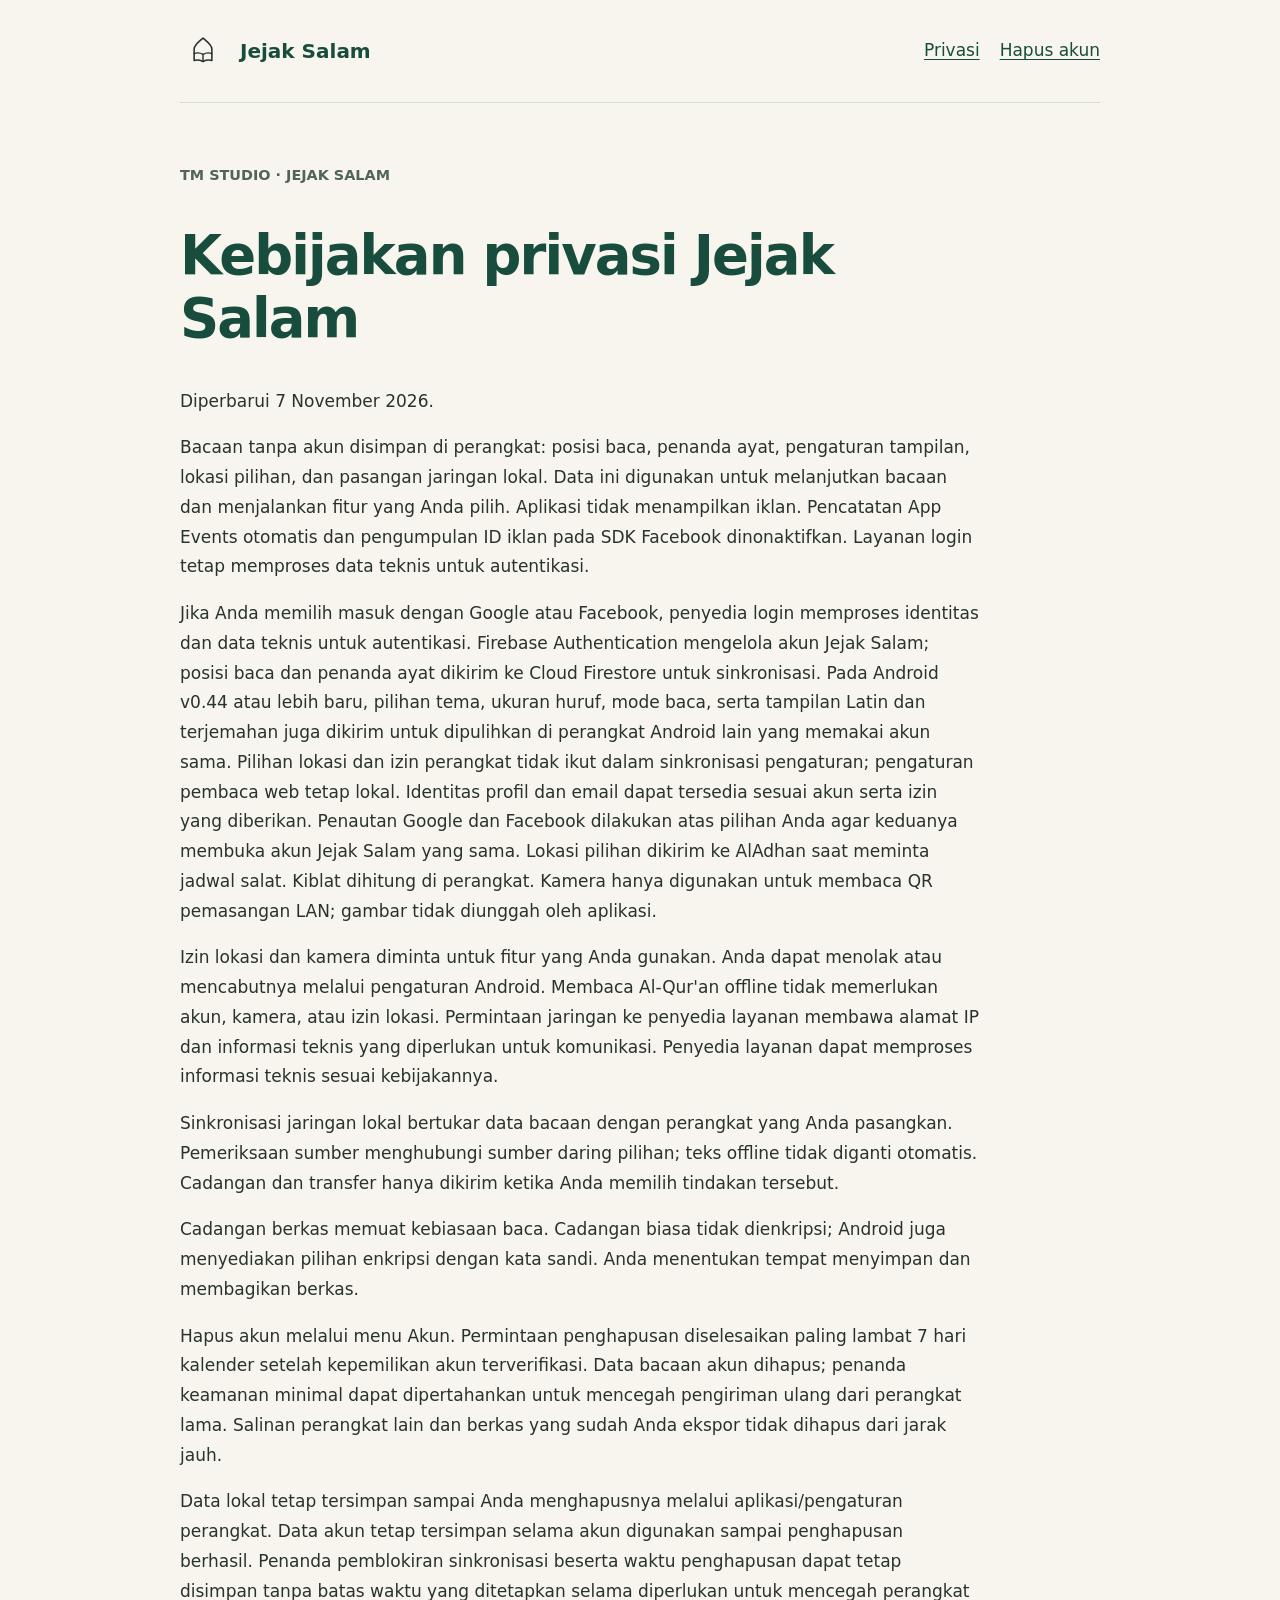
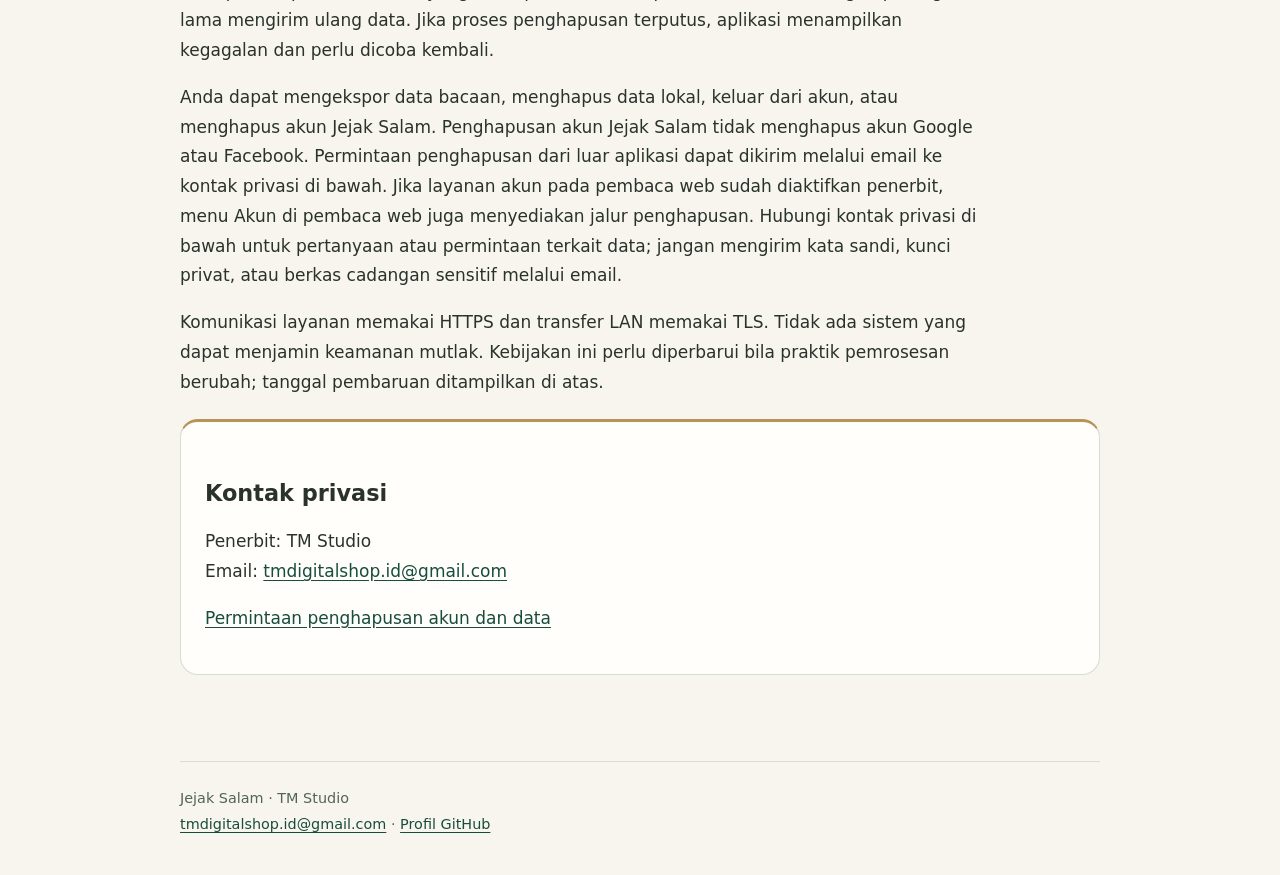
==== privacy-policy.html @ 9301f10c "Publish Jejak Salam support and privacy pages" ====
<!doctype html><html lang="id"><head><meta charset="utf-8"><meta name="viewport" content="width=device-width,initial-scale=1"><title>Kebijakan privasi · Jejak Salam</title><link rel="icon" href="icon.svg" type="image/svg+xml"><link rel="stylesheet" href="styles.css"></head><body><a class="skip" href="#isi">Langsung ke isi</a><header><a href="index.html"><img src="icon.svg" alt=""><span>Jejak Salam</span></a><nav aria-label="Halaman dukungan"><a href="privacy-policy.html">Privasi</a><a href="account-deletion.html">Hapus akun</a></nav></header><main id="isi"><p class="eyebrow">TM STUDIO · JEJAK SALAM</p><h1>Kebijakan privasi Jejak Salam</h1><p>Diperbarui 7 November 2026.</p><p>Bacaan tanpa akun disimpan di perangkat: posisi baca, penanda ayat, pengaturan tampilan, lokasi pilihan, dan pasangan jaringan lokal. Data ini digunakan untuk melanjutkan bacaan dan menjalankan fitur yang Anda pilih. Aplikasi tidak menampilkan iklan. Pencatatan App Events otomatis dan pengumpulan ID iklan pada SDK Facebook dinonaktifkan. Layanan login tetap memproses data teknis untuk autentikasi.</p><p>Jika Anda memilih masuk dengan Google atau Facebook, penyedia login memproses identitas dan data teknis untuk autentikasi. Firebase Authentication mengelola akun Jejak Salam; posisi baca dan penanda ayat dikirim ke Cloud Firestore untuk sinkronisasi. Pada Android v0.44 atau lebih baru, pilihan tema, ukuran huruf, mode baca, serta tampilan Latin dan terjemahan juga dikirim untuk dipulihkan di perangkat Android lain yang memakai akun sama. Pilihan lokasi dan izin perangkat tidak ikut dalam sinkronisasi pengaturan; pengaturan pembaca web tetap lokal. Identitas profil dan email dapat tersedia sesuai akun serta izin yang diberikan. Penautan Google dan Facebook dilakukan atas pilihan Anda agar keduanya membuka akun Jejak Salam yang sama. Lokasi pilihan dikirim ke AlAdhan saat meminta jadwal salat. Kiblat dihitung di perangkat. Kamera hanya digunakan untuk membaca QR pemasangan LAN; gambar tidak diunggah oleh aplikasi.</p><p>Izin lokasi dan kamera diminta untuk fitur yang Anda gunakan. Anda dapat menolak atau mencabutnya melalui pengaturan Android. Membaca Al-Qur&#x27;an offline tidak memerlukan akun, kamera, atau izin lokasi. Permintaan jaringan ke penyedia layanan membawa alamat IP dan informasi teknis yang diperlukan untuk komunikasi. Penyedia layanan dapat memproses informasi teknis sesuai kebijakannya.</p><p>Sinkronisasi jaringan lokal bertukar data bacaan dengan perangkat yang Anda pasangkan. Pemeriksaan sumber menghubungi sumber daring pilihan; teks offline tidak diganti otomatis. Cadangan dan transfer hanya dikirim ketika Anda memilih tindakan tersebut.</p><p>Cadangan berkas memuat kebiasaan baca. Cadangan biasa tidak dienkripsi; Android juga menyediakan pilihan enkripsi dengan kata sandi. Anda menentukan tempat menyimpan dan membagikan berkas.</p><p>Hapus akun melalui menu Akun. Permintaan penghapusan diselesaikan paling lambat 7 hari kalender setelah kepemilikan akun terverifikasi. Data bacaan akun dihapus; penanda keamanan minimal dapat dipertahankan untuk mencegah pengiriman ulang dari perangkat lama. Salinan perangkat lain dan berkas yang sudah Anda ekspor tidak dihapus dari jarak jauh.</p><p>Data lokal tetap tersimpan sampai Anda menghapusnya melalui aplikasi/pengaturan perangkat. Data akun tetap tersimpan selama akun digunakan sampai penghapusan berhasil. Penanda pemblokiran sinkronisasi beserta waktu penghapusan dapat tetap disimpan tanpa batas waktu yang ditetapkan selama diperlukan untuk mencegah perangkat lama mengirim ulang data. Jika proses penghapusan terputus, aplikasi menampilkan kegagalan dan perlu dicoba kembali.</p><p>Anda dapat mengekspor data bacaan, menghapus data lokal, keluar dari akun, atau menghapus akun Jejak Salam. Penghapusan akun Jejak Salam tidak menghapus akun Google atau Facebook. Permintaan penghapusan dari luar aplikasi dapat dikirim melalui email ke kontak privasi di bawah. Jika layanan akun pada pembaca web sudah diaktifkan penerbit, menu Akun di pembaca web juga menyediakan jalur penghapusan. Hubungi kontak privasi di bawah untuk pertanyaan atau permintaan terkait data; jangan mengirim kata sandi, kunci privat, atau berkas cadangan sensitif melalui email.</p><p>Komunikasi layanan memakai HTTPS dan transfer LAN memakai TLS. Tidak ada sistem yang dapat menjamin keamanan mutlak. Kebijakan ini perlu diperbarui bila praktik pemrosesan berubah; tanggal pembaruan ditampilkan di atas.</p><section class="card"><h2>Kontak privasi</h2><p>Penerbit: TM Studio<br>Email: <a href="mailto:tmdigitalshop.id@gmail.com">tmdigitalshop.id@gmail.com</a></p><p><a href="account-deletion.html">Permintaan penghapusan akun dan data</a></p></section></main><footer>Jejak Salam · TM Studio<br><a href="mailto:tmdigitalshop.id@gmail.com">tmdigitalshop.id@gmail.com</a> · <a href="https://github.com/thamaago">Profil GitHub</a></footer></body></html>
---- styles.css ----
*{box-sizing:border-box}body{margin:0;background:#f7f5ee;color:#29332c;font:17px/1.75 system-ui,-apple-system,"Segoe UI",sans-serif}a{color:#184d3d;text-underline-offset:.2em}a:focus-visible{outline:3px solid #826326;outline-offset:4px}header,main,footer{width:min(100% - 40px,920px);margin:auto}header{padding:28px 0;display:flex;align-items:center;justify-content:space-between;gap:20px;flex-wrap:wrap;border-bottom:1px solid #d5ded5}header>a{display:flex;align-items:center;gap:14px;text-decoration:none;font-weight:700;font-size:1.25rem}header img{width:46px;height:46px;border-radius:12px}nav{display:flex;flex-wrap:wrap;gap:20px}main{padding:46px 0 64px;overflow-wrap:anywhere}h1{font-size:clamp(2rem,6vw,3.4rem);line-height:1.15;letter-spacing:-.035em;max-width:820px;color:#184d3d}h2{font-size:1.4rem;line-height:1.35;margin-top:2rem}p,li{max-width:74ch}.eyebrow{color:#526459;font-weight:600;font-size:.9rem}.card{background:#fffefb;border:1px solid #d5ded5;border-top:3px solid #b89357;border-radius:18px;padding:24px;margin:22px 0}.button{display:inline-block;background:#184d3d;color:#fffefb;text-decoration:none;border-radius:10px;padding:12px 20px;font-weight:600;overflow-wrap:anywhere}footer{border-top:1px solid #d5ded5;padding:24px 0 38px;color:#526459;font-size:.9rem;overflow-wrap:anywhere}.skip{position:absolute;left:20px;top:-100px;background:#fffefb;padding:12px;z-index:9}.skip:focus{top:5px}@media(max-width:400px){header,main,footer{width:calc(100% - 32px)}nav{gap:12px;font-size:.9rem}.card{padding:18px}}
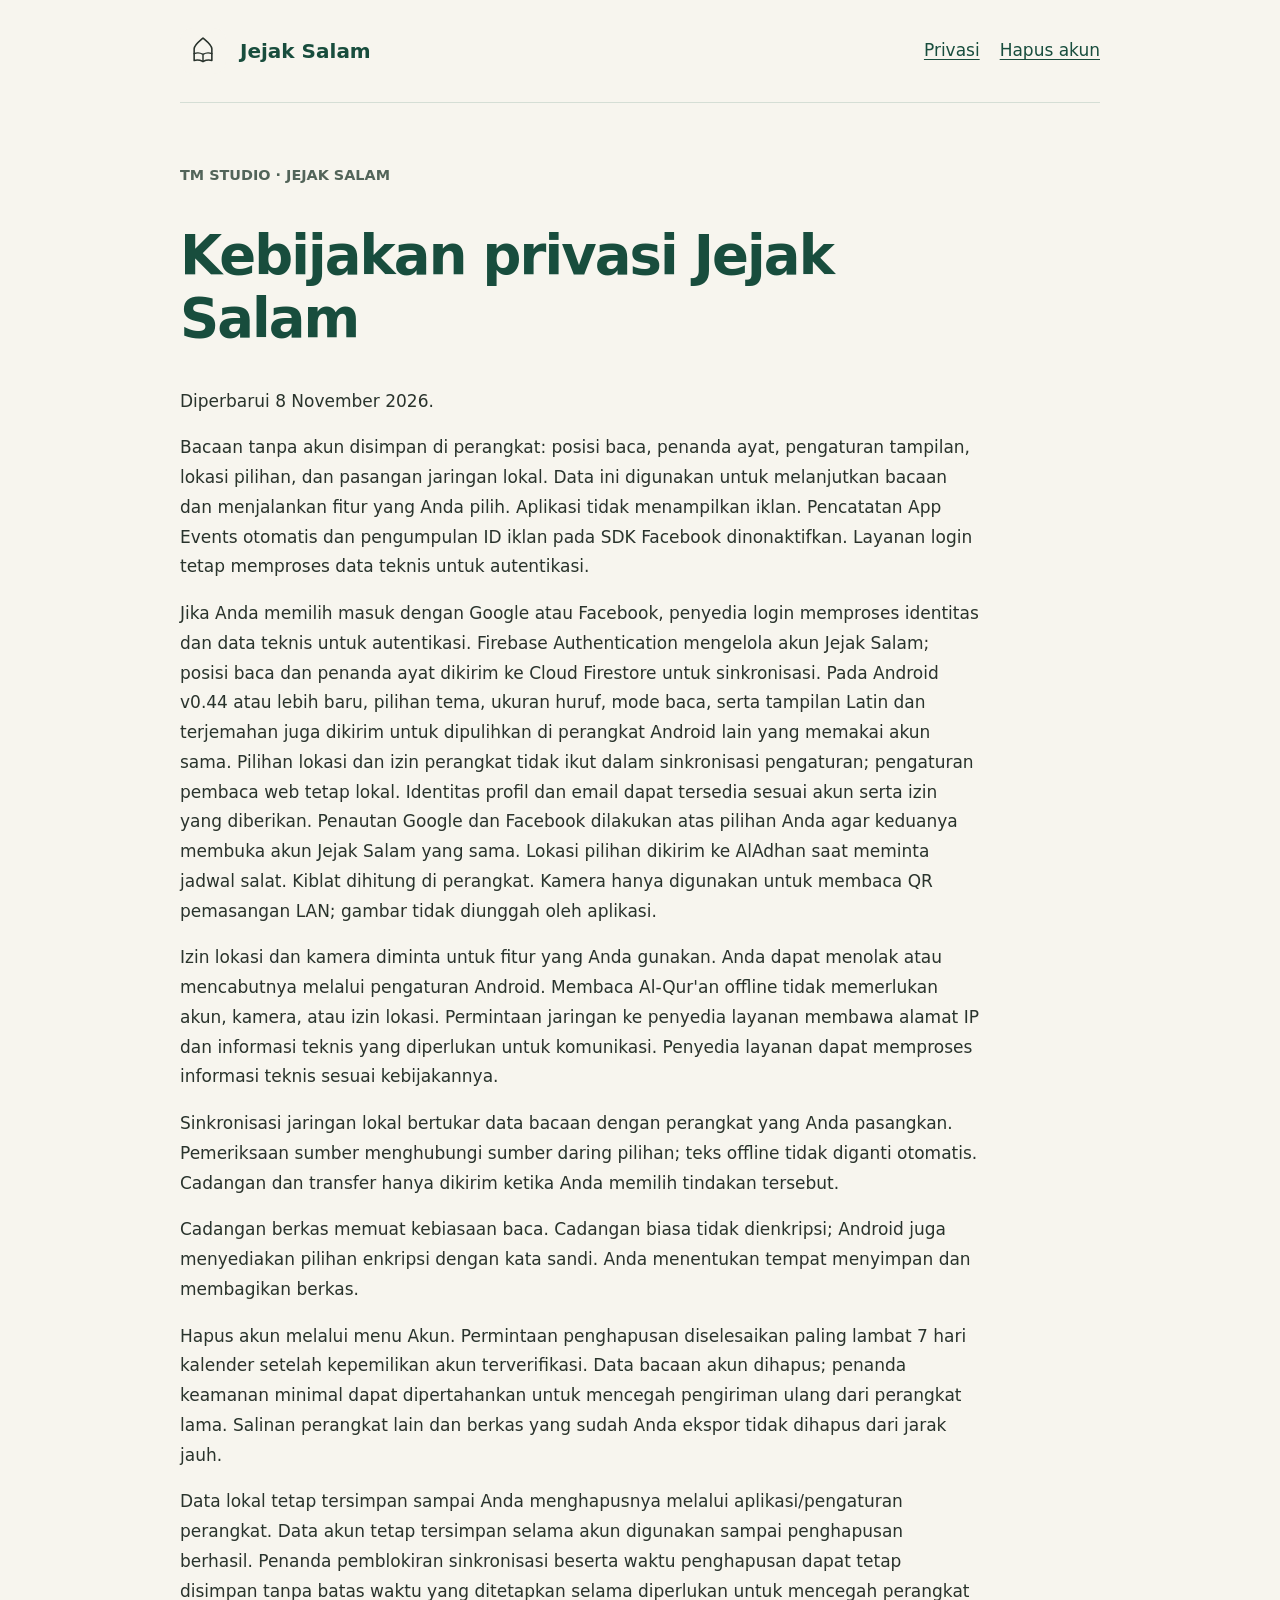
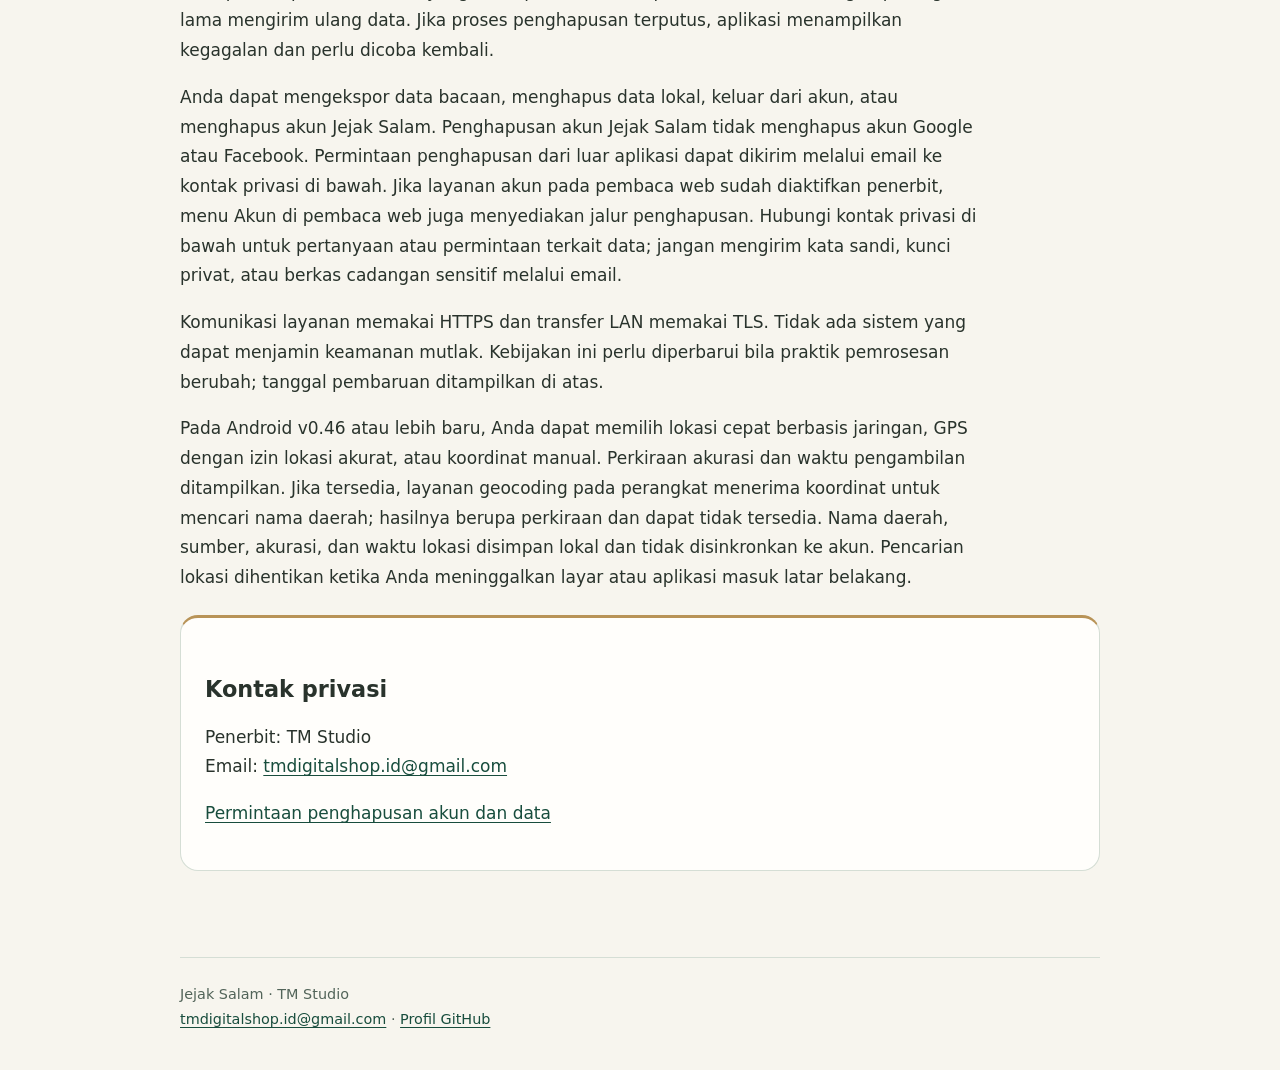
==== commit eaed6950: "Disclose foreground GPS and device geocoding for v0.46" ====
--- a/privacy-policy.html
+++ b/privacy-policy.html
@@ -1 +1 @@
-<!doctype html><html lang="id"><head><meta charset="utf-8"><meta name="viewport" content="width=device-width,initial-scale=1"><title>Kebijakan privasi · Jejak Salam</title><link rel="icon" href="icon.svg" type="image/svg+xml"><link rel="stylesheet" href="styles.css"></head><body><a class="skip" href="#isi">Langsung ke isi</a><header><a href="index.html"><img src="icon.svg" alt=""><span>Jejak Salam</span></a><nav aria-label="Halaman dukungan"><a href="privacy-policy.html">Privasi</a><a href="account-deletion.html">Hapus akun</a></nav></header><main id="isi"><p class="eyebrow">TM STUDIO · JEJAK SALAM</p><h1>Kebijakan privasi Jejak Salam</h1><p>Diperbarui 7 November 2026.</p><p>Bacaan tanpa akun disimpan di perangkat: posisi baca, penanda ayat, pengaturan tampilan, lokasi pilihan, dan pasangan jaringan lokal. Data ini digunakan untuk melanjutkan bacaan dan menjalankan fitur yang Anda pilih. Aplikasi tidak menampilkan iklan. Pencatatan App Events otomatis dan pengumpulan ID iklan pada SDK Facebook dinonaktifkan. Layanan login tetap memproses data teknis untuk autentikasi.</p><p>Jika Anda memilih masuk dengan Google atau Facebook, penyedia login memproses identitas dan data teknis untuk autentikasi. Firebase Authentication mengelola akun Jejak Salam; posisi baca dan penanda ayat dikirim ke Cloud Firestore untuk sinkronisasi. Pada Android v0.44 atau lebih baru, pilihan tema, ukuran huruf, mode baca, serta tampilan Latin dan terjemahan juga dikirim untuk dipulihkan di perangkat Android lain yang memakai akun sama. Pilihan lokasi dan izin perangkat tidak ikut dalam sinkronisasi pengaturan; pengaturan pembaca web tetap lokal. Identitas profil dan email dapat tersedia sesuai akun serta izin yang diberikan. Penautan Google dan Facebook dilakukan atas pilihan Anda agar keduanya membuka akun Jejak Salam yang sama. Lokasi pilihan dikirim ke AlAdhan saat meminta jadwal salat. Kiblat dihitung di perangkat. Kamera hanya digunakan untuk membaca QR pemasangan LAN; gambar tidak diunggah oleh aplikasi.</p><p>Izin lokasi dan kamera diminta untuk fitur yang Anda gunakan. Anda dapat menolak atau mencabutnya melalui pengaturan Android. Membaca Al-Qur&#x27;an offline tidak memerlukan akun, kamera, atau izin lokasi. Permintaan jaringan ke penyedia layanan membawa alamat IP dan informasi teknis yang diperlukan untuk komunikasi. Penyedia layanan dapat memproses informasi teknis sesuai kebijakannya.</p><p>Sinkronisasi jaringan lokal bertukar data bacaan dengan perangkat yang Anda pasangkan. Pemeriksaan sumber menghubungi sumber daring pilihan; teks offline tidak diganti otomatis. Cadangan dan transfer hanya dikirim ketika Anda memilih tindakan tersebut.</p><p>Cadangan berkas memuat kebiasaan baca. Cadangan biasa tidak dienkripsi; Android juga menyediakan pilihan enkripsi dengan kata sandi. Anda menentukan tempat menyimpan dan membagikan berkas.</p><p>Hapus akun melalui menu Akun. Permintaan penghapusan diselesaikan paling lambat 7 hari kalender setelah kepemilikan akun terverifikasi. Data bacaan akun dihapus; penanda keamanan minimal dapat dipertahankan untuk mencegah pengiriman ulang dari perangkat lama. Salinan perangkat lain dan berkas yang sudah Anda ekspor tidak dihapus dari jarak jauh.</p><p>Data lokal tetap tersimpan sampai Anda menghapusnya melalui aplikasi/pengaturan perangkat. Data akun tetap tersimpan selama akun digunakan sampai penghapusan berhasil. Penanda pemblokiran sinkronisasi beserta waktu penghapusan dapat tetap disimpan tanpa batas waktu yang ditetapkan selama diperlukan untuk mencegah perangkat lama mengirim ulang data. Jika proses penghapusan terputus, aplikasi menampilkan kegagalan dan perlu dicoba kembali.</p><p>Anda dapat mengekspor data bacaan, menghapus data lokal, keluar dari akun, atau menghapus akun Jejak Salam. Penghapusan akun Jejak Salam tidak menghapus akun Google atau Facebook. Permintaan penghapusan dari luar aplikasi dapat dikirim melalui email ke kontak privasi di bawah. Jika layanan akun pada pembaca web sudah diaktifkan penerbit, menu Akun di pembaca web juga menyediakan jalur penghapusan. Hubungi kontak privasi di bawah untuk pertanyaan atau permintaan terkait data; jangan mengirim kata sandi, kunci privat, atau berkas cadangan sensitif melalui email.</p><p>Komunikasi layanan memakai HTTPS dan transfer LAN memakai TLS. Tidak ada sistem yang dapat menjamin keamanan mutlak. Kebijakan ini perlu diperbarui bila praktik pemrosesan berubah; tanggal pembaruan ditampilkan di atas.</p><section class="card"><h2>Kontak privasi</h2><p>Penerbit: TM Studio<br>Email: <a href="mailto:tmdigitalshop.id@gmail.com">tmdigitalshop.id@gmail.com</a></p><p><a href="account-deletion.html">Permintaan penghapusan akun dan data</a></p></section></main><footer>Jejak Salam · TM Studio<br><a href="mailto:tmdigitalshop.id@gmail.com">tmdigitalshop.id@gmail.com</a> · <a href="https://github.com/thamaago">Profil GitHub</a></footer></body></html>
+<!doctype html><html lang="id"><head><meta charset="utf-8"><meta name="viewport" content="width=device-width,initial-scale=1"><title>Kebijakan privasi · Jejak Salam</title><link rel="icon" href="icon.svg" type="image/svg+xml"><link rel="stylesheet" href="styles.css"></head><body><a class="skip" href="#isi">Langsung ke isi</a><header><a href="index.html"><img src="icon.svg" alt=""><span>Jejak Salam</span></a><nav aria-label="Halaman dukungan"><a href="privacy-policy.html">Privasi</a><a href="account-deletion.html">Hapus akun</a></nav></header><main id="isi"><p class="eyebrow">TM STUDIO · JEJAK SALAM</p><h1>Kebijakan privasi Jejak Salam</h1><p>Diperbarui 8 November 2026.</p><p>Bacaan tanpa akun disimpan di perangkat: posisi baca, penanda ayat, pengaturan tampilan, lokasi pilihan, dan pasangan jaringan lokal. Data ini digunakan untuk melanjutkan bacaan dan menjalankan fitur yang Anda pilih. Aplikasi tidak menampilkan iklan. Pencatatan App Events otomatis dan pengumpulan ID iklan pada SDK Facebook dinonaktifkan. Layanan login tetap memproses data teknis untuk autentikasi.</p><p>Jika Anda memilih masuk dengan Google atau Facebook, penyedia login memproses identitas dan data teknis untuk autentikasi. Firebase Authentication mengelola akun Jejak Salam; posisi baca dan penanda ayat dikirim ke Cloud Firestore untuk sinkronisasi. Pada Android v0.44 atau lebih baru, pilihan tema, ukuran huruf, mode baca, serta tampilan Latin dan terjemahan juga dikirim untuk dipulihkan di perangkat Android lain yang memakai akun sama. Pilihan lokasi dan izin perangkat tidak ikut dalam sinkronisasi pengaturan; pengaturan pembaca web tetap lokal. Identitas profil dan email dapat tersedia sesuai akun serta izin yang diberikan. Penautan Google dan Facebook dilakukan atas pilihan Anda agar keduanya membuka akun Jejak Salam yang sama. Lokasi pilihan dikirim ke AlAdhan saat meminta jadwal salat. Kiblat dihitung di perangkat. Kamera hanya digunakan untuk membaca QR pemasangan LAN; gambar tidak diunggah oleh aplikasi.</p><p>Izin lokasi dan kamera diminta untuk fitur yang Anda gunakan. Anda dapat menolak atau mencabutnya melalui pengaturan Android. Membaca Al-Qur&#x27;an offline tidak memerlukan akun, kamera, atau izin lokasi. Permintaan jaringan ke penyedia layanan membawa alamat IP dan informasi teknis yang diperlukan untuk komunikasi. Penyedia layanan dapat memproses informasi teknis sesuai kebijakannya.</p><p>Sinkronisasi jaringan lokal bertukar data bacaan dengan perangkat yang Anda pasangkan. Pemeriksaan sumber menghubungi sumber daring pilihan; teks offline tidak diganti otomatis. Cadangan dan transfer hanya dikirim ketika Anda memilih tindakan tersebut.</p><p>Cadangan berkas memuat kebiasaan baca. Cadangan biasa tidak dienkripsi; Android juga menyediakan pilihan enkripsi dengan kata sandi. Anda menentukan tempat menyimpan dan membagikan berkas.</p><p>Hapus akun melalui menu Akun. Permintaan penghapusan diselesaikan paling lambat 7 hari kalender setelah kepemilikan akun terverifikasi. Data bacaan akun dihapus; penanda keamanan minimal dapat dipertahankan untuk mencegah pengiriman ulang dari perangkat lama. Salinan perangkat lain dan berkas yang sudah Anda ekspor tidak dihapus dari jarak jauh.</p><p>Data lokal tetap tersimpan sampai Anda menghapusnya melalui aplikasi/pengaturan perangkat. Data akun tetap tersimpan selama akun digunakan sampai penghapusan berhasil. Penanda pemblokiran sinkronisasi beserta waktu penghapusan dapat tetap disimpan tanpa batas waktu yang ditetapkan selama diperlukan untuk mencegah perangkat lama mengirim ulang data. Jika proses penghapusan terputus, aplikasi menampilkan kegagalan dan perlu dicoba kembali.</p><p>Anda dapat mengekspor data bacaan, menghapus data lokal, keluar dari akun, atau menghapus akun Jejak Salam. Penghapusan akun Jejak Salam tidak menghapus akun Google atau Facebook. Permintaan penghapusan dari luar aplikasi dapat dikirim melalui email ke kontak privasi di bawah. Jika layanan akun pada pembaca web sudah diaktifkan penerbit, menu Akun di pembaca web juga menyediakan jalur penghapusan. Hubungi kontak privasi di bawah untuk pertanyaan atau permintaan terkait data; jangan mengirim kata sandi, kunci privat, atau berkas cadangan sensitif melalui email.</p><p>Komunikasi layanan memakai HTTPS dan transfer LAN memakai TLS. Tidak ada sistem yang dapat menjamin keamanan mutlak. Kebijakan ini perlu diperbarui bila praktik pemrosesan berubah; tanggal pembaruan ditampilkan di atas.</p><p>Pada Android v0.46 atau lebih baru, Anda dapat memilih lokasi cepat berbasis jaringan, GPS dengan izin lokasi akurat, atau koordinat manual. Perkiraan akurasi dan waktu pengambilan ditampilkan. Jika tersedia, layanan geocoding pada perangkat menerima koordinat untuk mencari nama daerah; hasilnya berupa perkiraan dan dapat tidak tersedia. Nama daerah, sumber, akurasi, dan waktu lokasi disimpan lokal dan tidak disinkronkan ke akun. Pencarian lokasi dihentikan ketika Anda meninggalkan layar atau aplikasi masuk latar belakang.</p><section class="card"><h2>Kontak privasi</h2><p>Penerbit: TM Studio<br>Email: <a href="mailto:tmdigitalshop.id@gmail.com">tmdigitalshop.id@gmail.com</a></p><p><a href="account-deletion.html">Permintaan penghapusan akun dan data</a></p></section></main><footer>Jejak Salam · TM Studio<br><a href="mailto:tmdigitalshop.id@gmail.com">tmdigitalshop.id@gmail.com</a> · <a href="https://github.com/thamaago">Profil GitHub</a></footer></body></html>
